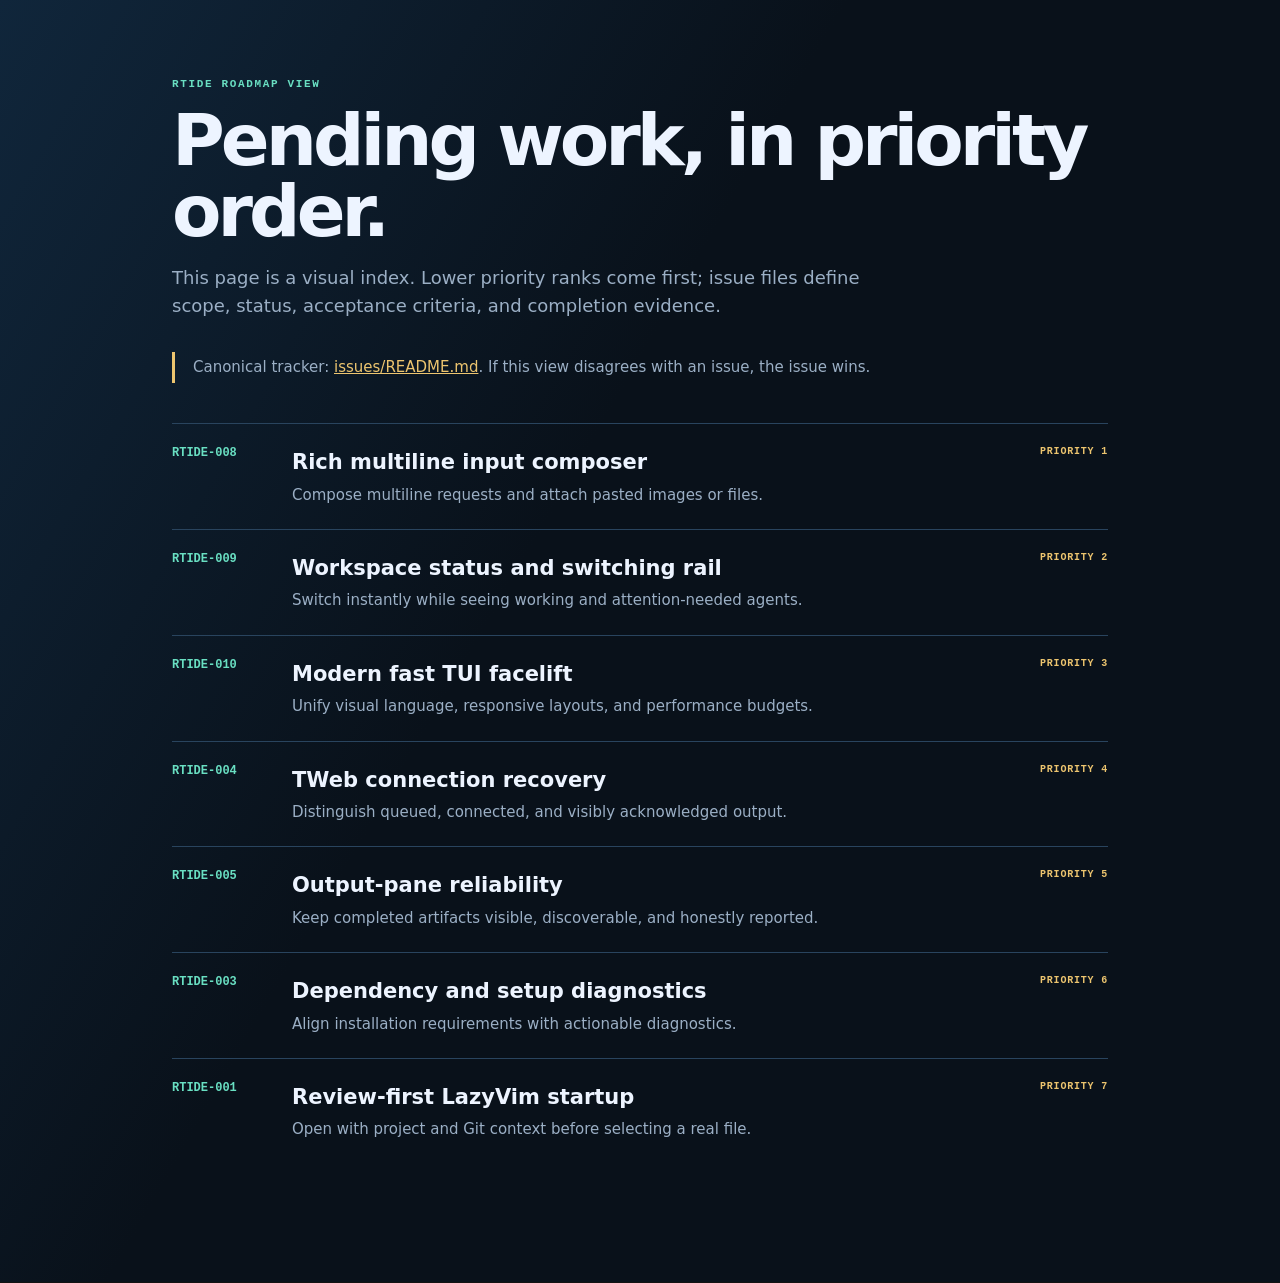
==== docs/roadmap.html @ 3dae1062 "Add live workspace settings and verified permission transitions Introduce libexec/rtide/settings as " ====
<!doctype html>
<html lang="en">
<head>
  <meta charset="utf-8">
  <meta name="viewport" content="width=device-width,initial-scale=1">
  <title>RTIDE Roadmap</title>
  <style>
    :root{color-scheme:dark;--bg:#09111a;--ink:#edf4ff;--muted:#9bafc5;--line:#29445e;--cyan:#69dfc2;--amber:#edc56f}
    *{box-sizing:border-box}body{margin:0;background:linear-gradient(120deg,#10263b 0,#09111a 42%);color:var(--ink);font:15px/1.55 system-ui,sans-serif}
    main{max-width:980px;margin:auto;padding:clamp(32px,7vw,78px) 22px}.eyebrow{color:var(--cyan);font:700 11px ui-monospace,monospace;letter-spacing:.15em;text-transform:uppercase}
    h1{font-size:clamp(38px,7vw,72px);line-height:.98;letter-spacing:-.055em;margin:15px 0}.lead{max-width:700px;color:var(--muted);font-size:18px}
    .notice{margin:32px 0;border-left:3px solid var(--amber);padding:4px 0 4px 18px;color:var(--muted)}.notice a{color:var(--amber)}
    ol{list-style:none;padding:0;margin:40px 0}.item{display:grid;grid-template-columns:100px 1fr auto;gap:20px;padding:22px 0;border-top:1px solid var(--line);align-items:start}
    .id{color:var(--cyan);font:700 12px ui-monospace,monospace}.item h2{font-size:21px;margin:0 0 5px}.item h2 a{color:var(--ink);text-decoration:none}.item h2 a:hover,.item h2 a:focus{color:var(--cyan)}
    .item p{margin:0;color:var(--muted)}.status{color:var(--amber);font:700 10px ui-monospace,monospace;text-transform:uppercase;letter-spacing:.08em}
    @media(max-width:650px){.item{grid-template-columns:70px 1fr}.status{grid-column:2}}
  </style>
</head>
<body><main>
  <div class="eyebrow">RTIDE roadmap view</div>
  <h1>Pending work, in priority order.</h1>
  <p class="lead">This page is a visual index. Lower priority ranks come first; issue files define scope, status, acceptance criteria, and completion evidence.</p>
  <p class="notice">Canonical tracker: <a href="../issues/README.md">issues/README.md</a>. If this view disagrees with an issue, the issue wins.</p>
  <ol>
    <li class="item"><div class="id">RTIDE-008</div><div><h2><a href="../issues/pending/008-rich-input-composer.md">Rich multiline input composer</a></h2><p>Compose multiline requests and attach pasted images or files.</p></div><div class="status">Priority 1</div></li>
    <li class="item"><div class="id">RTIDE-009</div><div><h2><a href="../issues/pending/009-workspace-status-rail.md">Workspace status and switching rail</a></h2><p>Switch instantly while seeing working and attention-needed agents.</p></div><div class="status">Priority 2</div></li>
    <li class="item"><div class="id">RTIDE-010</div><div><h2><a href="../issues/pending/010-modern-tui-facelift.md">Modern fast TUI facelift</a></h2><p>Unify visual language, responsive layouts, and performance budgets.</p></div><div class="status">Priority 3</div></li>
    <li class="item"><div class="id">RTIDE-004</div><div><h2><a href="../issues/pending/004-tweb-connection-recovery.md">TWeb connection recovery</a></h2><p>Distinguish queued, connected, and visibly acknowledged output.</p></div><div class="status">Priority 4</div></li>
    <li class="item"><div class="id">RTIDE-005</div><div><h2><a href="../issues/pending/005-output-pane-reliability.md">Output-pane reliability</a></h2><p>Keep completed artifacts visible, discoverable, and honestly reported.</p></div><div class="status">Priority 5</div></li>
    <li class="item"><div class="id">RTIDE-003</div><div><h2><a href="../issues/pending/003-dependency-and-setup-diagnostics.md">Dependency and setup diagnostics</a></h2><p>Align installation requirements with actionable diagnostics.</p></div><div class="status">Priority 6</div></li>
    <li class="item"><div class="id">RTIDE-001</div><div><h2><a href="../issues/pending/001-review-first-lazyvim-startup.md">Review-first LazyVim startup</a></h2><p>Open with project and Git context before selecting a real file.</p></div><div class="status">Priority 7</div></li>
  </ol>
</main></body>
</html>
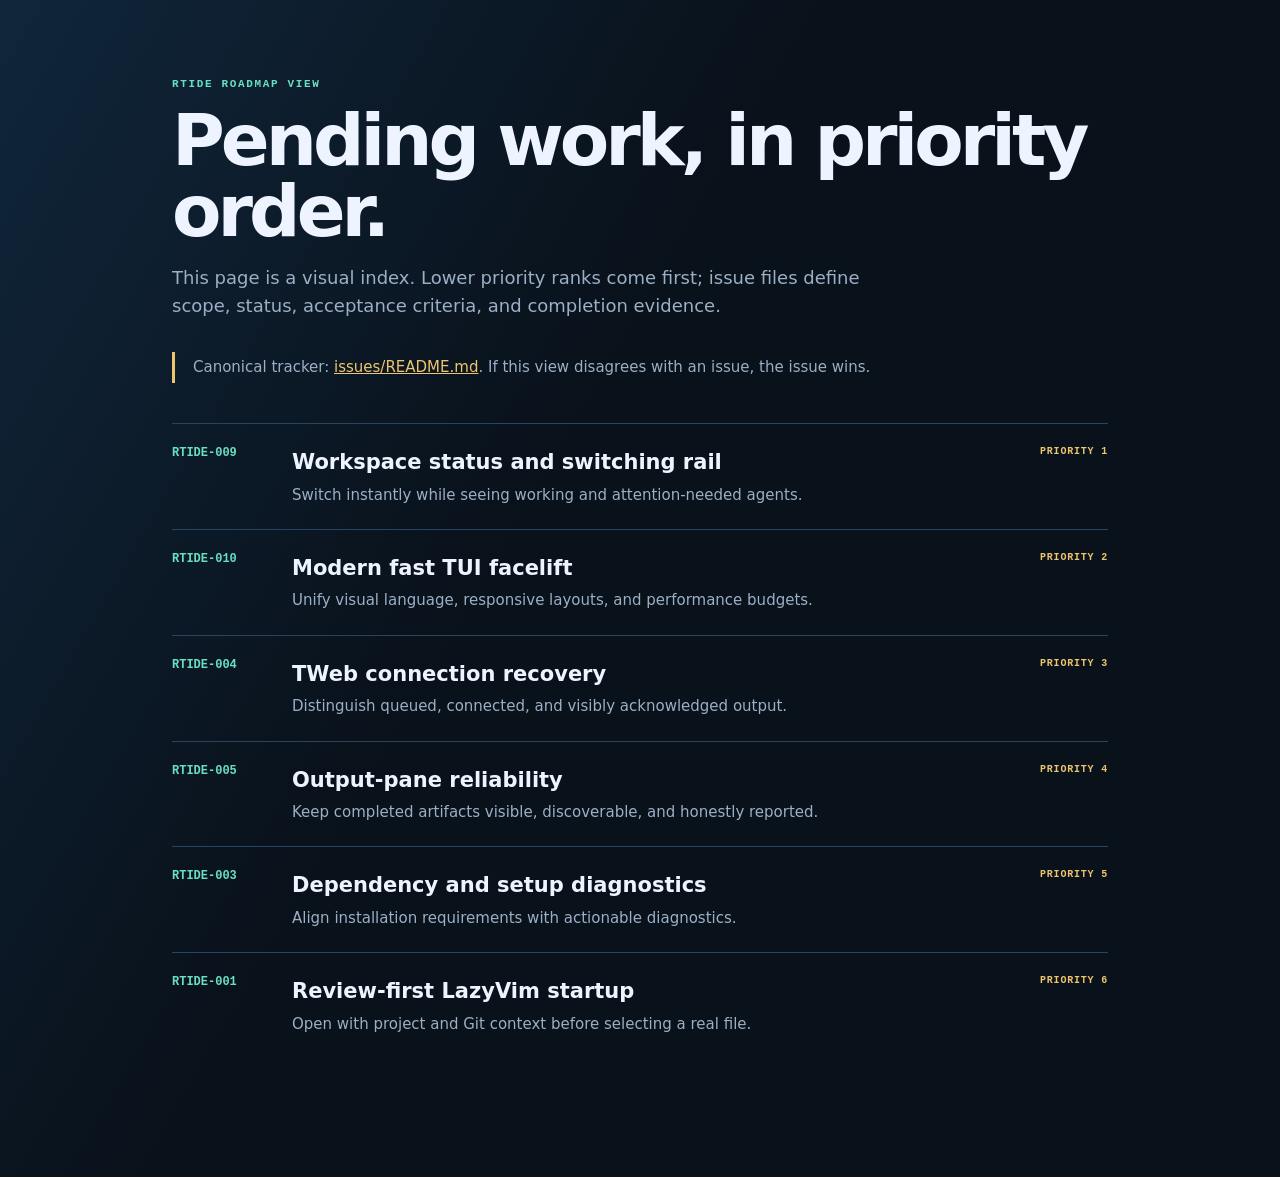
==== commit f26bb431: "Complete issue 008 and re-rank remaining pending features" ====
--- a/docs/roadmap.html
+++ b/docs/roadmap.html
@@ -22,13 +22,12 @@
   <p class="lead">This page is a visual index. Lower priority ranks come first; issue files define scope, status, acceptance criteria, and completion evidence.</p>
   <p class="notice">Canonical tracker: <a href="../issues/README.md">issues/README.md</a>. If this view disagrees with an issue, the issue wins.</p>
   <ol>
-    <li class="item"><div class="id">RTIDE-008</div><div><h2><a href="../issues/pending/008-rich-input-composer.md">Rich multiline input composer</a></h2><p>Compose multiline requests and attach pasted images or files.</p></div><div class="status">Priority 1</div></li>
-    <li class="item"><div class="id">RTIDE-009</div><div><h2><a href="../issues/pending/009-workspace-status-rail.md">Workspace status and switching rail</a></h2><p>Switch instantly while seeing working and attention-needed agents.</p></div><div class="status">Priority 2</div></li>
-    <li class="item"><div class="id">RTIDE-010</div><div><h2><a href="../issues/pending/010-modern-tui-facelift.md">Modern fast TUI facelift</a></h2><p>Unify visual language, responsive layouts, and performance budgets.</p></div><div class="status">Priority 3</div></li>
-    <li class="item"><div class="id">RTIDE-004</div><div><h2><a href="../issues/pending/004-tweb-connection-recovery.md">TWeb connection recovery</a></h2><p>Distinguish queued, connected, and visibly acknowledged output.</p></div><div class="status">Priority 4</div></li>
-    <li class="item"><div class="id">RTIDE-005</div><div><h2><a href="../issues/pending/005-output-pane-reliability.md">Output-pane reliability</a></h2><p>Keep completed artifacts visible, discoverable, and honestly reported.</p></div><div class="status">Priority 5</div></li>
-    <li class="item"><div class="id">RTIDE-003</div><div><h2><a href="../issues/pending/003-dependency-and-setup-diagnostics.md">Dependency and setup diagnostics</a></h2><p>Align installation requirements with actionable diagnostics.</p></div><div class="status">Priority 6</div></li>
-    <li class="item"><div class="id">RTIDE-001</div><div><h2><a href="../issues/pending/001-review-first-lazyvim-startup.md">Review-first LazyVim startup</a></h2><p>Open with project and Git context before selecting a real file.</p></div><div class="status">Priority 7</div></li>
+    <li class="item"><div class="id">RTIDE-009</div><div><h2><a href="../issues/pending/009-workspace-status-rail.md">Workspace status and switching rail</a></h2><p>Switch instantly while seeing working and attention-needed agents.</p></div><div class="status">Priority 1</div></li>
+    <li class="item"><div class="id">RTIDE-010</div><div><h2><a href="../issues/pending/010-modern-tui-facelift.md">Modern fast TUI facelift</a></h2><p>Unify visual language, responsive layouts, and performance budgets.</p></div><div class="status">Priority 2</div></li>
+    <li class="item"><div class="id">RTIDE-004</div><div><h2><a href="../issues/pending/004-tweb-connection-recovery.md">TWeb connection recovery</a></h2><p>Distinguish queued, connected, and visibly acknowledged output.</p></div><div class="status">Priority 3</div></li>
+    <li class="item"><div class="id">RTIDE-005</div><div><h2><a href="../issues/pending/005-output-pane-reliability.md">Output-pane reliability</a></h2><p>Keep completed artifacts visible, discoverable, and honestly reported.</p></div><div class="status">Priority 4</div></li>
+    <li class="item"><div class="id">RTIDE-003</div><div><h2><a href="../issues/pending/003-dependency-and-setup-diagnostics.md">Dependency and setup diagnostics</a></h2><p>Align installation requirements with actionable diagnostics.</p></div><div class="status">Priority 5</div></li>
+    <li class="item"><div class="id">RTIDE-001</div><div><h2><a href="../issues/pending/001-review-first-lazyvim-startup.md">Review-first LazyVim startup</a></h2><p>Open with project and Git context before selecting a real file.</p></div><div class="status">Priority 6</div></li>
   </ol>
 </main></body>
 </html>
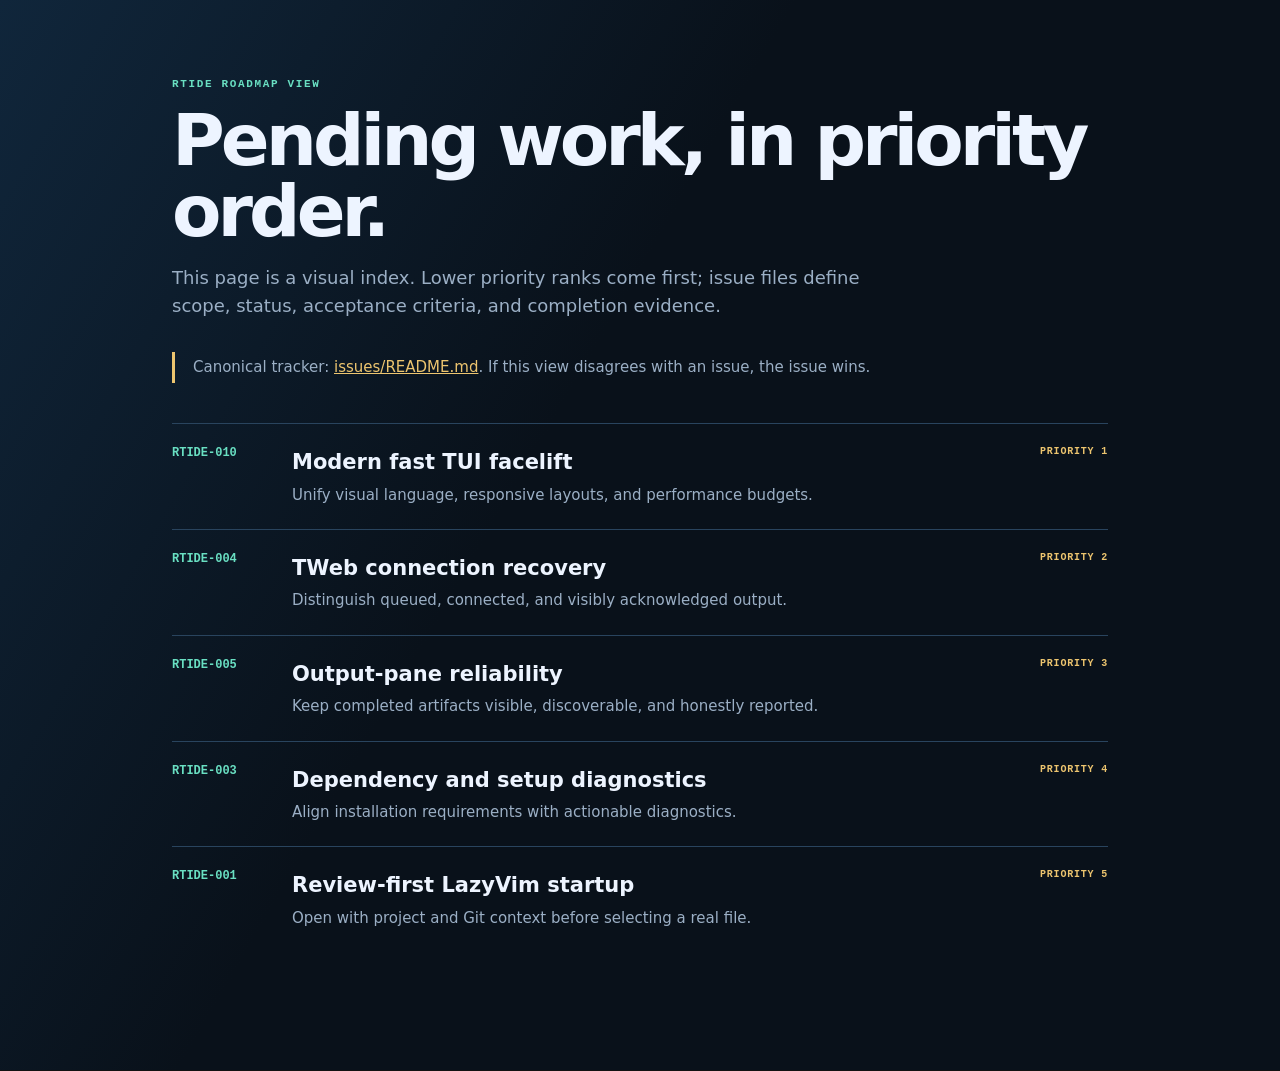
==== commit bbc79a5b: "Complete issue 009 and re-rank remaining pending features" ====
--- a/docs/roadmap.html
+++ b/docs/roadmap.html
@@ -22,12 +22,11 @@
   <p class="lead">This page is a visual index. Lower priority ranks come first; issue files define scope, status, acceptance criteria, and completion evidence.</p>
   <p class="notice">Canonical tracker: <a href="../issues/README.md">issues/README.md</a>. If this view disagrees with an issue, the issue wins.</p>
   <ol>
-    <li class="item"><div class="id">RTIDE-009</div><div><h2><a href="../issues/pending/009-workspace-status-rail.md">Workspace status and switching rail</a></h2><p>Switch instantly while seeing working and attention-needed agents.</p></div><div class="status">Priority 1</div></li>
-    <li class="item"><div class="id">RTIDE-010</div><div><h2><a href="../issues/pending/010-modern-tui-facelift.md">Modern fast TUI facelift</a></h2><p>Unify visual language, responsive layouts, and performance budgets.</p></div><div class="status">Priority 2</div></li>
-    <li class="item"><div class="id">RTIDE-004</div><div><h2><a href="../issues/pending/004-tweb-connection-recovery.md">TWeb connection recovery</a></h2><p>Distinguish queued, connected, and visibly acknowledged output.</p></div><div class="status">Priority 3</div></li>
-    <li class="item"><div class="id">RTIDE-005</div><div><h2><a href="../issues/pending/005-output-pane-reliability.md">Output-pane reliability</a></h2><p>Keep completed artifacts visible, discoverable, and honestly reported.</p></div><div class="status">Priority 4</div></li>
-    <li class="item"><div class="id">RTIDE-003</div><div><h2><a href="../issues/pending/003-dependency-and-setup-diagnostics.md">Dependency and setup diagnostics</a></h2><p>Align installation requirements with actionable diagnostics.</p></div><div class="status">Priority 5</div></li>
-    <li class="item"><div class="id">RTIDE-001</div><div><h2><a href="../issues/pending/001-review-first-lazyvim-startup.md">Review-first LazyVim startup</a></h2><p>Open with project and Git context before selecting a real file.</p></div><div class="status">Priority 6</div></li>
+    <li class="item"><div class="id">RTIDE-010</div><div><h2><a href="../issues/pending/010-modern-tui-facelift.md">Modern fast TUI facelift</a></h2><p>Unify visual language, responsive layouts, and performance budgets.</p></div><div class="status">Priority 1</div></li>
+    <li class="item"><div class="id">RTIDE-004</div><div><h2><a href="../issues/pending/004-tweb-connection-recovery.md">TWeb connection recovery</a></h2><p>Distinguish queued, connected, and visibly acknowledged output.</p></div><div class="status">Priority 2</div></li>
+    <li class="item"><div class="id">RTIDE-005</div><div><h2><a href="../issues/pending/005-output-pane-reliability.md">Output-pane reliability</a></h2><p>Keep completed artifacts visible, discoverable, and honestly reported.</p></div><div class="status">Priority 3</div></li>
+    <li class="item"><div class="id">RTIDE-003</div><div><h2><a href="../issues/pending/003-dependency-and-setup-diagnostics.md">Dependency and setup diagnostics</a></h2><p>Align installation requirements with actionable diagnostics.</p></div><div class="status">Priority 4</div></li>
+    <li class="item"><div class="id">RTIDE-001</div><div><h2><a href="../issues/pending/001-review-first-lazyvim-startup.md">Review-first LazyVim startup</a></h2><p>Open with project and Git context before selecting a real file.</p></div><div class="status">Priority 5</div></li>
   </ol>
 </main></body>
 </html>
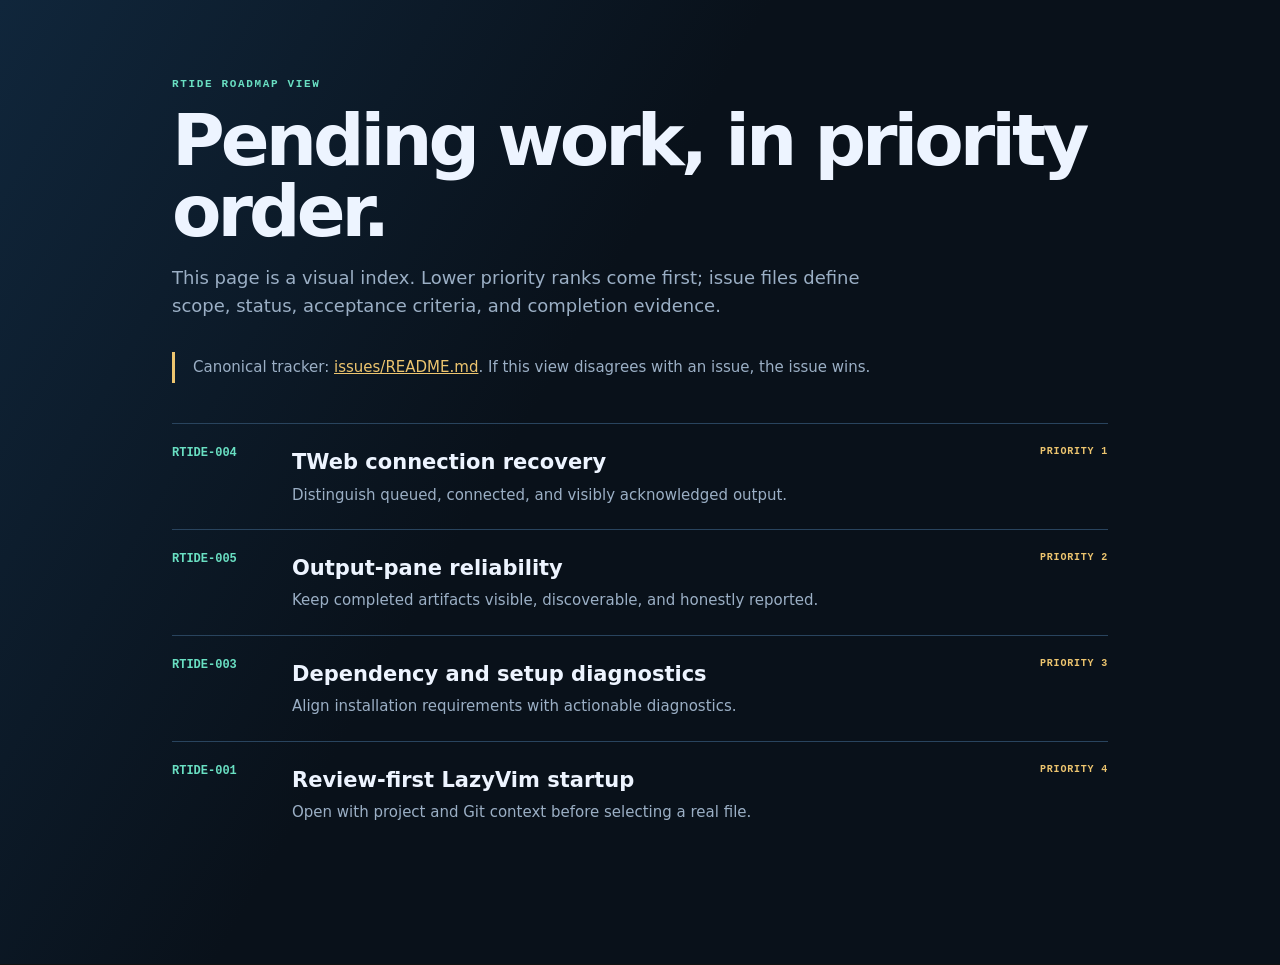
==== commit 3ad1abd3: "Complete issue 010 and re-rank remaining pending features" ====
--- a/docs/roadmap.html
+++ b/docs/roadmap.html
@@ -22,11 +22,10 @@
   <p class="lead">This page is a visual index. Lower priority ranks come first; issue files define scope, status, acceptance criteria, and completion evidence.</p>
   <p class="notice">Canonical tracker: <a href="../issues/README.md">issues/README.md</a>. If this view disagrees with an issue, the issue wins.</p>
   <ol>
-    <li class="item"><div class="id">RTIDE-010</div><div><h2><a href="../issues/pending/010-modern-tui-facelift.md">Modern fast TUI facelift</a></h2><p>Unify visual language, responsive layouts, and performance budgets.</p></div><div class="status">Priority 1</div></li>
-    <li class="item"><div class="id">RTIDE-004</div><div><h2><a href="../issues/pending/004-tweb-connection-recovery.md">TWeb connection recovery</a></h2><p>Distinguish queued, connected, and visibly acknowledged output.</p></div><div class="status">Priority 2</div></li>
-    <li class="item"><div class="id">RTIDE-005</div><div><h2><a href="../issues/pending/005-output-pane-reliability.md">Output-pane reliability</a></h2><p>Keep completed artifacts visible, discoverable, and honestly reported.</p></div><div class="status">Priority 3</div></li>
-    <li class="item"><div class="id">RTIDE-003</div><div><h2><a href="../issues/pending/003-dependency-and-setup-diagnostics.md">Dependency and setup diagnostics</a></h2><p>Align installation requirements with actionable diagnostics.</p></div><div class="status">Priority 4</div></li>
-    <li class="item"><div class="id">RTIDE-001</div><div><h2><a href="../issues/pending/001-review-first-lazyvim-startup.md">Review-first LazyVim startup</a></h2><p>Open with project and Git context before selecting a real file.</p></div><div class="status">Priority 5</div></li>
+    <li class="item"><div class="id">RTIDE-004</div><div><h2><a href="../issues/pending/004-tweb-connection-recovery.md">TWeb connection recovery</a></h2><p>Distinguish queued, connected, and visibly acknowledged output.</p></div><div class="status">Priority 1</div></li>
+    <li class="item"><div class="id">RTIDE-005</div><div><h2><a href="../issues/pending/005-output-pane-reliability.md">Output-pane reliability</a></h2><p>Keep completed artifacts visible, discoverable, and honestly reported.</p></div><div class="status">Priority 2</div></li>
+    <li class="item"><div class="id">RTIDE-003</div><div><h2><a href="../issues/pending/003-dependency-and-setup-diagnostics.md">Dependency and setup diagnostics</a></h2><p>Align installation requirements with actionable diagnostics.</p></div><div class="status">Priority 3</div></li>
+    <li class="item"><div class="id">RTIDE-001</div><div><h2><a href="../issues/pending/001-review-first-lazyvim-startup.md">Review-first LazyVim startup</a></h2><p>Open with project and Git context before selecting a real file.</p></div><div class="status">Priority 4</div></li>
   </ol>
 </main></body>
 </html>
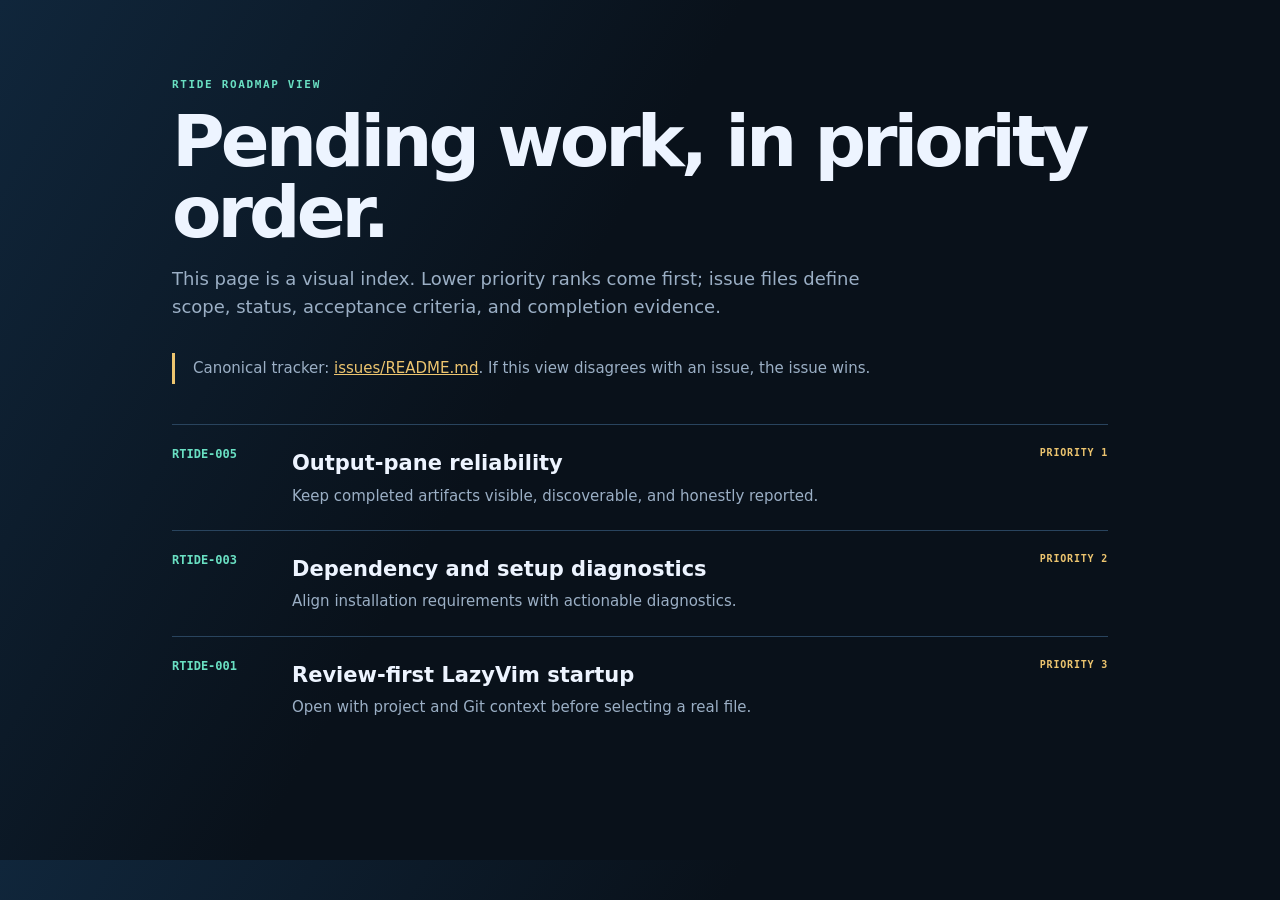
==== commit ea079440: "Add TWeb connection state model and safe recovery Introduce five output connection states (connected" ====
--- a/docs/roadmap.html
+++ b/docs/roadmap.html
@@ -22,10 +22,9 @@
   <p class="lead">This page is a visual index. Lower priority ranks come first; issue files define scope, status, acceptance criteria, and completion evidence.</p>
   <p class="notice">Canonical tracker: <a href="../issues/README.md">issues/README.md</a>. If this view disagrees with an issue, the issue wins.</p>
   <ol>
-    <li class="item"><div class="id">RTIDE-004</div><div><h2><a href="../issues/pending/004-tweb-connection-recovery.md">TWeb connection recovery</a></h2><p>Distinguish queued, connected, and visibly acknowledged output.</p></div><div class="status">Priority 1</div></li>
-    <li class="item"><div class="id">RTIDE-005</div><div><h2><a href="../issues/pending/005-output-pane-reliability.md">Output-pane reliability</a></h2><p>Keep completed artifacts visible, discoverable, and honestly reported.</p></div><div class="status">Priority 2</div></li>
-    <li class="item"><div class="id">RTIDE-003</div><div><h2><a href="../issues/pending/003-dependency-and-setup-diagnostics.md">Dependency and setup diagnostics</a></h2><p>Align installation requirements with actionable diagnostics.</p></div><div class="status">Priority 3</div></li>
-    <li class="item"><div class="id">RTIDE-001</div><div><h2><a href="../issues/pending/001-review-first-lazyvim-startup.md">Review-first LazyVim startup</a></h2><p>Open with project and Git context before selecting a real file.</p></div><div class="status">Priority 4</div></li>
+    <li class="item"><div class="id">RTIDE-005</div><div><h2><a href="../issues/pending/005-output-pane-reliability.md">Output-pane reliability</a></h2><p>Keep completed artifacts visible, discoverable, and honestly reported.</p></div><div class="status">Priority 1</div></li>
+    <li class="item"><div class="id">RTIDE-003</div><div><h2><a href="../issues/pending/003-dependency-and-setup-diagnostics.md">Dependency and setup diagnostics</a></h2><p>Align installation requirements with actionable diagnostics.</p></div><div class="status">Priority 2</div></li>
+    <li class="item"><div class="id">RTIDE-001</div><div><h2><a href="../issues/pending/001-review-first-lazyvim-startup.md">Review-first LazyVim startup</a></h2><p>Open with project and Git context before selecting a real file.</p></div><div class="status">Priority 3</div></li>
   </ol>
 </main></body>
 </html>
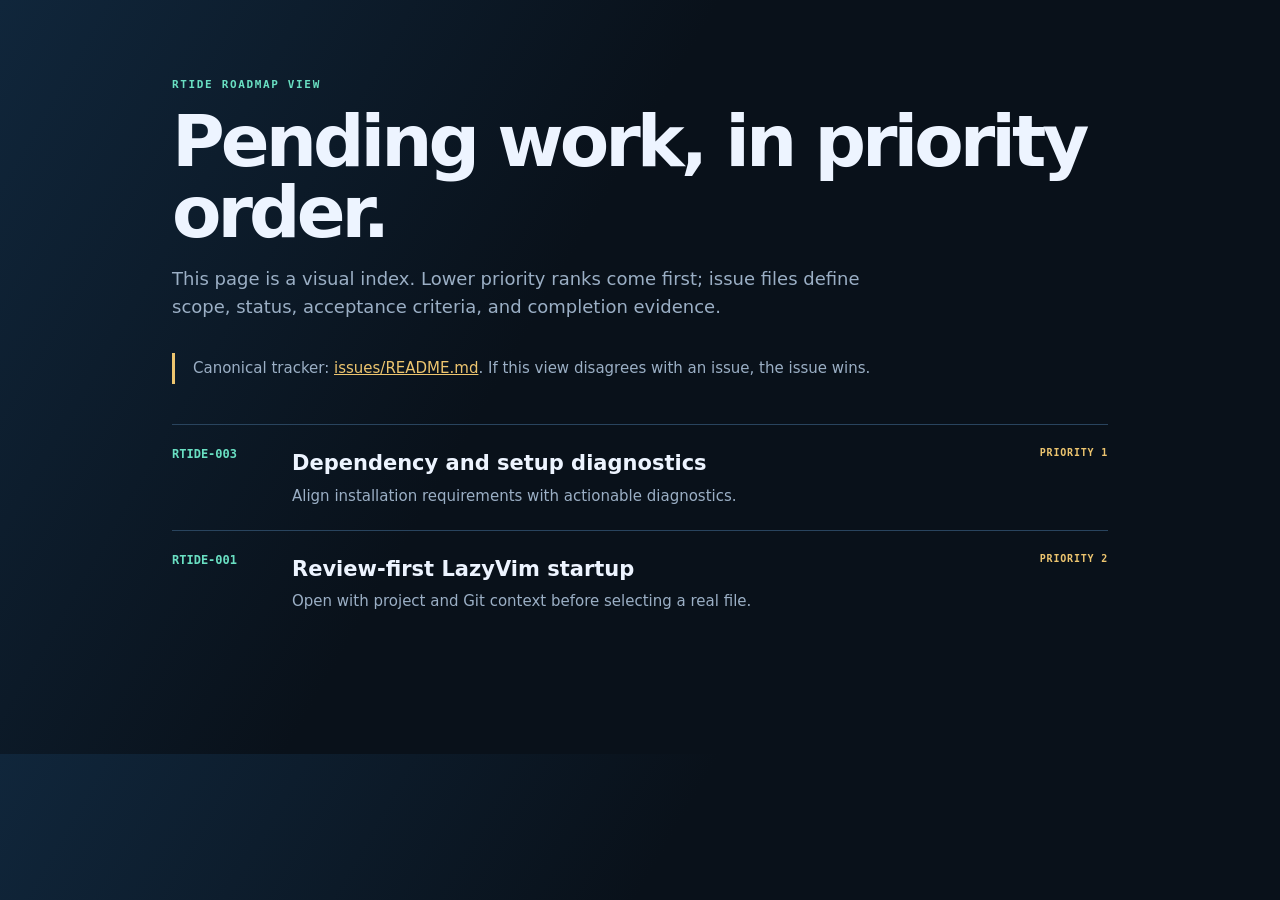
==== commit bbec5bc2: "Add stage-accurate blank-output diagnostics verify_display now reports the first unsatisfied stage (" ====
--- a/docs/roadmap.html
+++ b/docs/roadmap.html
@@ -22,9 +22,8 @@
   <p class="lead">This page is a visual index. Lower priority ranks come first; issue files define scope, status, acceptance criteria, and completion evidence.</p>
   <p class="notice">Canonical tracker: <a href="../issues/README.md">issues/README.md</a>. If this view disagrees with an issue, the issue wins.</p>
   <ol>
-    <li class="item"><div class="id">RTIDE-005</div><div><h2><a href="../issues/pending/005-output-pane-reliability.md">Output-pane reliability</a></h2><p>Keep completed artifacts visible, discoverable, and honestly reported.</p></div><div class="status">Priority 1</div></li>
-    <li class="item"><div class="id">RTIDE-003</div><div><h2><a href="../issues/pending/003-dependency-and-setup-diagnostics.md">Dependency and setup diagnostics</a></h2><p>Align installation requirements with actionable diagnostics.</p></div><div class="status">Priority 2</div></li>
-    <li class="item"><div class="id">RTIDE-001</div><div><h2><a href="../issues/pending/001-review-first-lazyvim-startup.md">Review-first LazyVim startup</a></h2><p>Open with project and Git context before selecting a real file.</p></div><div class="status">Priority 3</div></li>
+    <li class="item"><div class="id">RTIDE-003</div><div><h2><a href="../issues/pending/003-dependency-and-setup-diagnostics.md">Dependency and setup diagnostics</a></h2><p>Align installation requirements with actionable diagnostics.</p></div><div class="status">Priority 1</div></li>
+    <li class="item"><div class="id">RTIDE-001</div><div><h2><a href="../issues/pending/001-review-first-lazyvim-startup.md">Review-first LazyVim startup</a></h2><p>Open with project and Git context before selecting a real file.</p></div><div class="status">Priority 2</div></li>
   </ol>
 </main></body>
 </html>
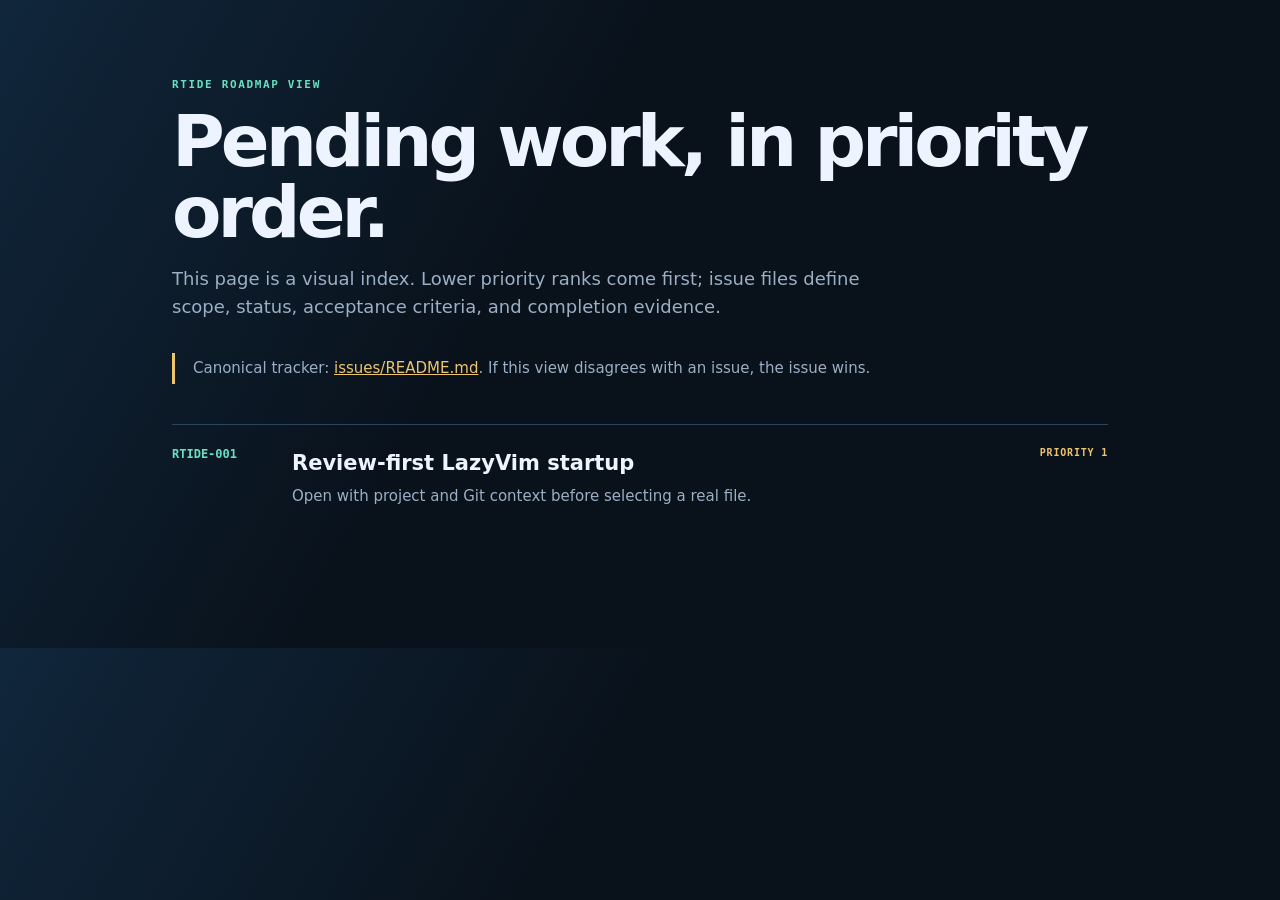
==== commit fefca81b: "Add one canonical dependency matrix and actionable diagnostics Introduce libexec/rtide/deps as the s" ====
--- a/docs/roadmap.html
+++ b/docs/roadmap.html
@@ -22,8 +22,7 @@
   <p class="lead">This page is a visual index. Lower priority ranks come first; issue files define scope, status, acceptance criteria, and completion evidence.</p>
   <p class="notice">Canonical tracker: <a href="../issues/README.md">issues/README.md</a>. If this view disagrees with an issue, the issue wins.</p>
   <ol>
-    <li class="item"><div class="id">RTIDE-003</div><div><h2><a href="../issues/pending/003-dependency-and-setup-diagnostics.md">Dependency and setup diagnostics</a></h2><p>Align installation requirements with actionable diagnostics.</p></div><div class="status">Priority 1</div></li>
-    <li class="item"><div class="id">RTIDE-001</div><div><h2><a href="../issues/pending/001-review-first-lazyvim-startup.md">Review-first LazyVim startup</a></h2><p>Open with project and Git context before selecting a real file.</p></div><div class="status">Priority 2</div></li>
+    <li class="item"><div class="id">RTIDE-001</div><div><h2><a href="../issues/pending/001-review-first-lazyvim-startup.md">Review-first LazyVim startup</a></h2><p>Open with project and Git context before selecting a real file.</p></div><div class="status">Priority 1</div></li>
   </ol>
 </main></body>
 </html>
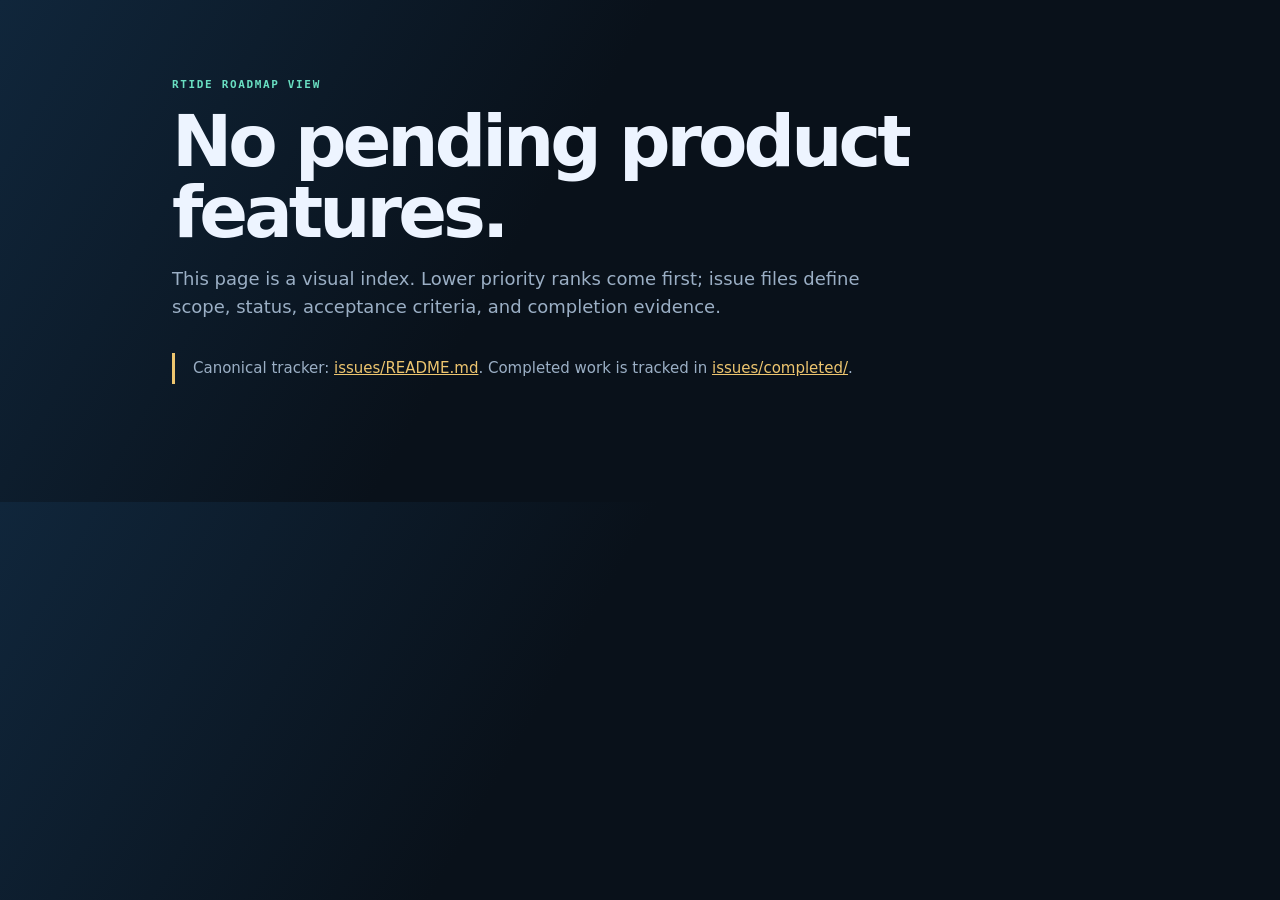
==== commit fe4083a1: "Add review-first editor startup A fresh RTIDE editor pane now opens a Git-aware Snacks Explorer root" ====
--- a/docs/roadmap.html
+++ b/docs/roadmap.html
@@ -18,11 +18,10 @@
 </head>
 <body><main>
   <div class="eyebrow">RTIDE roadmap view</div>
-  <h1>Pending work, in priority order.</h1>
+  <h1>No pending product features.</h1>
   <p class="lead">This page is a visual index. Lower priority ranks come first; issue files define scope, status, acceptance criteria, and completion evidence.</p>
-  <p class="notice">Canonical tracker: <a href="../issues/README.md">issues/README.md</a>. If this view disagrees with an issue, the issue wins.</p>
+  <p class="notice">Canonical tracker: <a href="../issues/README.md">issues/README.md</a>. Completed work is tracked in <a href="../issues/completed/">issues/completed/</a>.</p>
   <ol>
-    <li class="item"><div class="id">RTIDE-001</div><div><h2><a href="../issues/pending/001-review-first-lazyvim-startup.md">Review-first LazyVim startup</a></h2><p>Open with project and Git context before selecting a real file.</p></div><div class="status">Priority 1</div></li>
   </ol>
 </main></body>
 </html>
